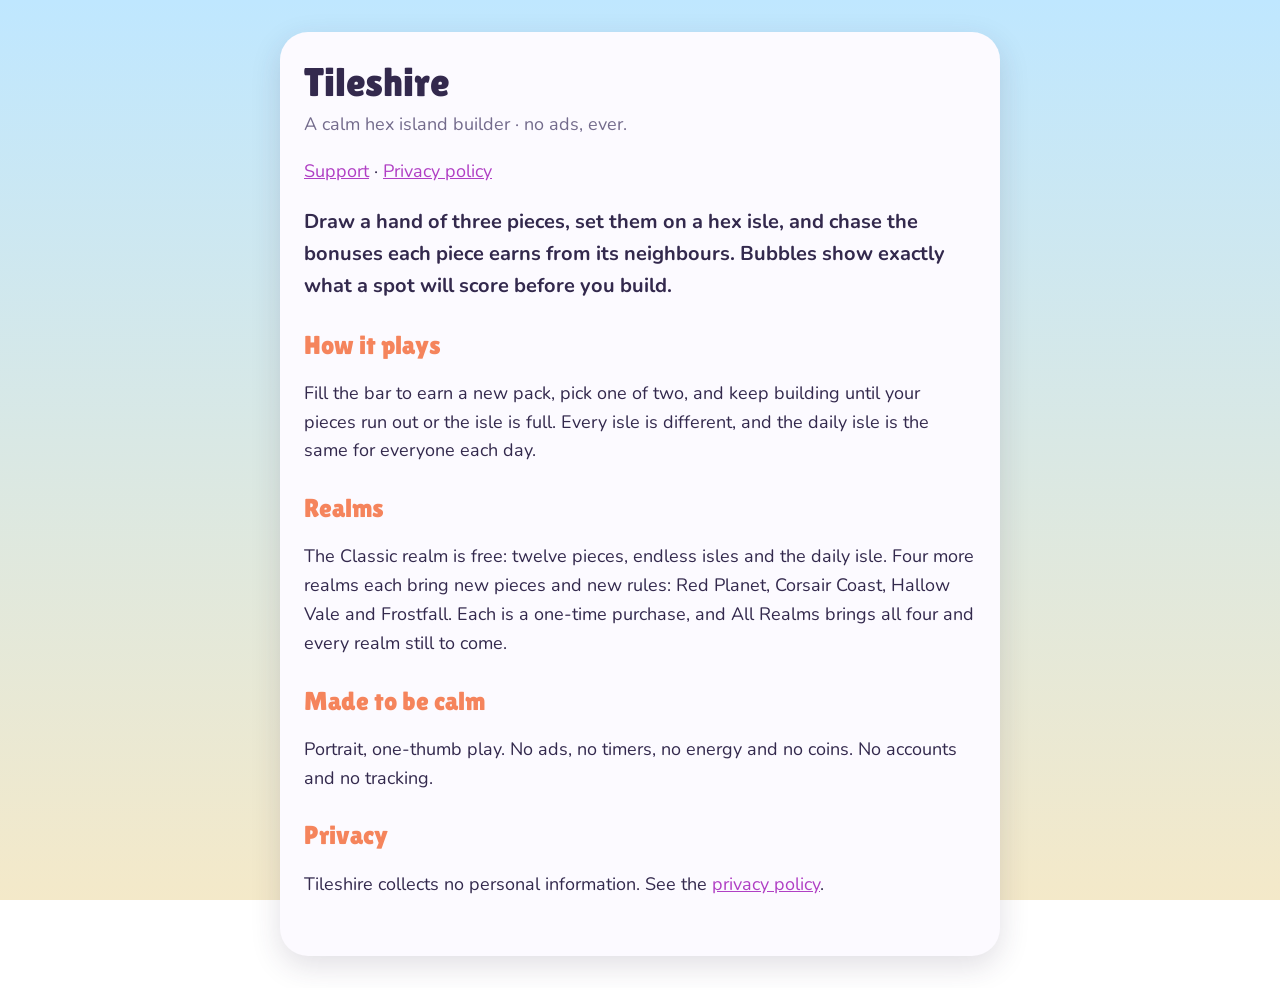
==== index.html @ c98ca0dc "Tileshire's support and privacy pages Co-Authored-By: Claude Opus 5.5 <noreply@anthropic.com>" ====
<!doctype html>
<html lang="en">
<head>
<meta charset="utf-8">
<meta name="viewport" content="width=device-width, initial-scale=1">
<title>Tileshire: a calm hex island builder</title>
<link href="https://fonts.googleapis.com/css2?family=Lilita+One&family=Nunito:wght@400;700;900&display=swap" rel="stylesheet">
<link rel="stylesheet" href="site.css">
</head>
<body>
<main>
<h1>Tileshire</h1>
<p class="meta">A calm hex island builder · no ads, ever.</p>

<p><a href="support.html">Support</a> · <a href="privacy.html">Privacy policy</a></p>
<p class="lead">Draw a hand of three pieces, set them on a hex isle, and chase the bonuses each piece earns from its neighbours. Bubbles show exactly what a spot will score before you build.</p>

<h2>How it plays</h2>
<p>Fill the bar to earn a new pack, pick one of two, and keep building until your pieces run out or the isle is full. Every isle is different, and the daily isle is the same for everyone each day.</p>

<h2>Realms</h2>
<p>The Classic realm is free: twelve pieces, endless isles and the daily isle. Four more realms each bring new pieces and new rules: Red Planet, Corsair Coast, Hallow Vale and Frostfall. Each is a one-time purchase, and All Realms brings all four and every realm still to come.</p>

<h2>Made to be calm</h2>
<p>Portrait, one-thumb play. No ads, no timers, no energy and no coins. No accounts and no tracking.</p>

<h2>Privacy</h2>
<p>Tileshire collects no personal information. See the <a href="privacy.html">privacy policy</a>.</p>
</main>
</body>
</html>
---- site.css ----
:root { --ink: #33294D; --soft: #736B8C; --coral: #F5845C; --paper: #FCFAFF; --sky: #BFE7FF; --sand: #F4E9C9; }
* { box-sizing: border-box; }
body { margin: 0; font: 400 18px/1.6 'Nunito', system-ui, sans-serif; color: var(--ink);
  background: linear-gradient(180deg, var(--sky), var(--sand)) fixed; }
main { max-width: 720px; margin: 32px auto; padding: 28px 24px 40px; background: var(--paper);
  border-radius: 28px; box-shadow: 0 10px 30px rgba(51, 41, 77, .15); }
@media (max-width: 760px) { main { margin: 16px; } }
h1 { font: 400 40px/1.1 'Lilita One', sans-serif; margin: 0 0 6px; }
h2 { font: 400 26px/1.2 'Lilita One', sans-serif; color: var(--coral); margin: 28px 0 6px; }
h3 { font-weight: 900; font-size: 19px; margin: 18px 0 2px; }
.meta { color: var(--soft); margin: 0 0 18px; }
.lead { font-weight: 700; font-size: 20px; }
a { color: #B03FC4; }
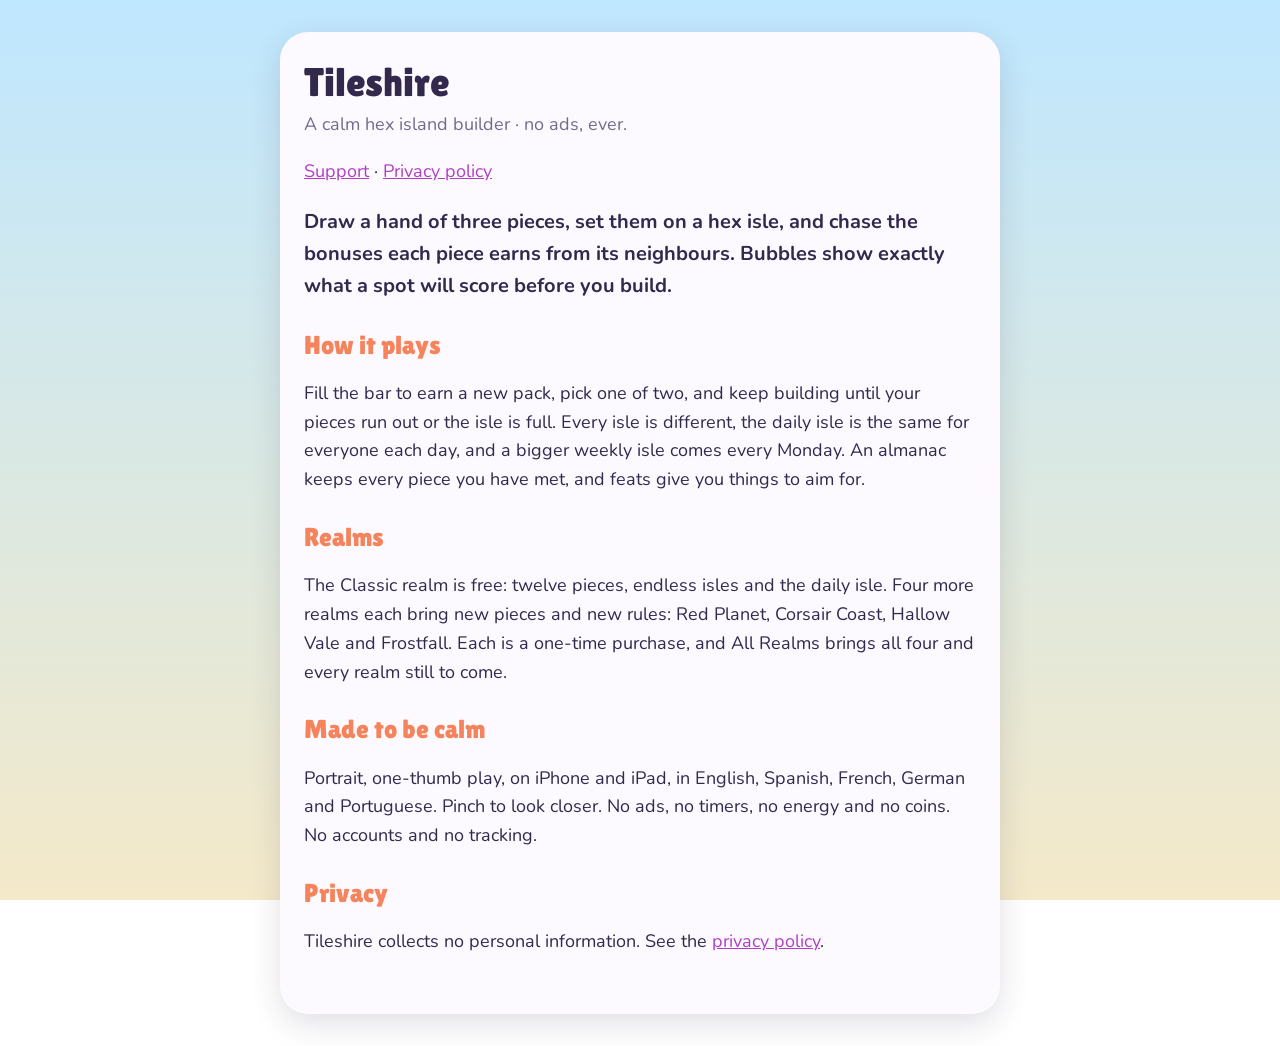
==== commit 8c180696: "Site matches Tileshire 1.0: the weekly isle, almanac, feats, iPad, five languages and pinch to look " ====
--- a/index.html
+++ b/index.html
@@ -16,13 +16,13 @@
 <p class="lead">Draw a hand of three pieces, set them on a hex isle, and chase the bonuses each piece earns from its neighbours. Bubbles show exactly what a spot will score before you build.</p>
 
 <h2>How it plays</h2>
-<p>Fill the bar to earn a new pack, pick one of two, and keep building until your pieces run out or the isle is full. Every isle is different, and the daily isle is the same for everyone each day.</p>
+<p>Fill the bar to earn a new pack, pick one of two, and keep building until your pieces run out or the isle is full. Every isle is different, the daily isle is the same for everyone each day, and a bigger weekly isle comes every Monday. An almanac keeps every piece you have met, and feats give you things to aim for.</p>
 
 <h2>Realms</h2>
 <p>The Classic realm is free: twelve pieces, endless isles and the daily isle. Four more realms each bring new pieces and new rules: Red Planet, Corsair Coast, Hallow Vale and Frostfall. Each is a one-time purchase, and All Realms brings all four and every realm still to come.</p>
 
 <h2>Made to be calm</h2>
-<p>Portrait, one-thumb play. No ads, no timers, no energy and no coins. No accounts and no tracking.</p>
+<p>Portrait, one-thumb play, on iPhone and iPad, in English, Spanish, French, German and Portuguese. Pinch to look closer. No ads, no timers, no energy and no coins. No accounts and no tracking.</p>
 
 <h2>Privacy</h2>
 <p>Tileshire collects no personal information. See the <a href="privacy.html">privacy policy</a>.</p>
